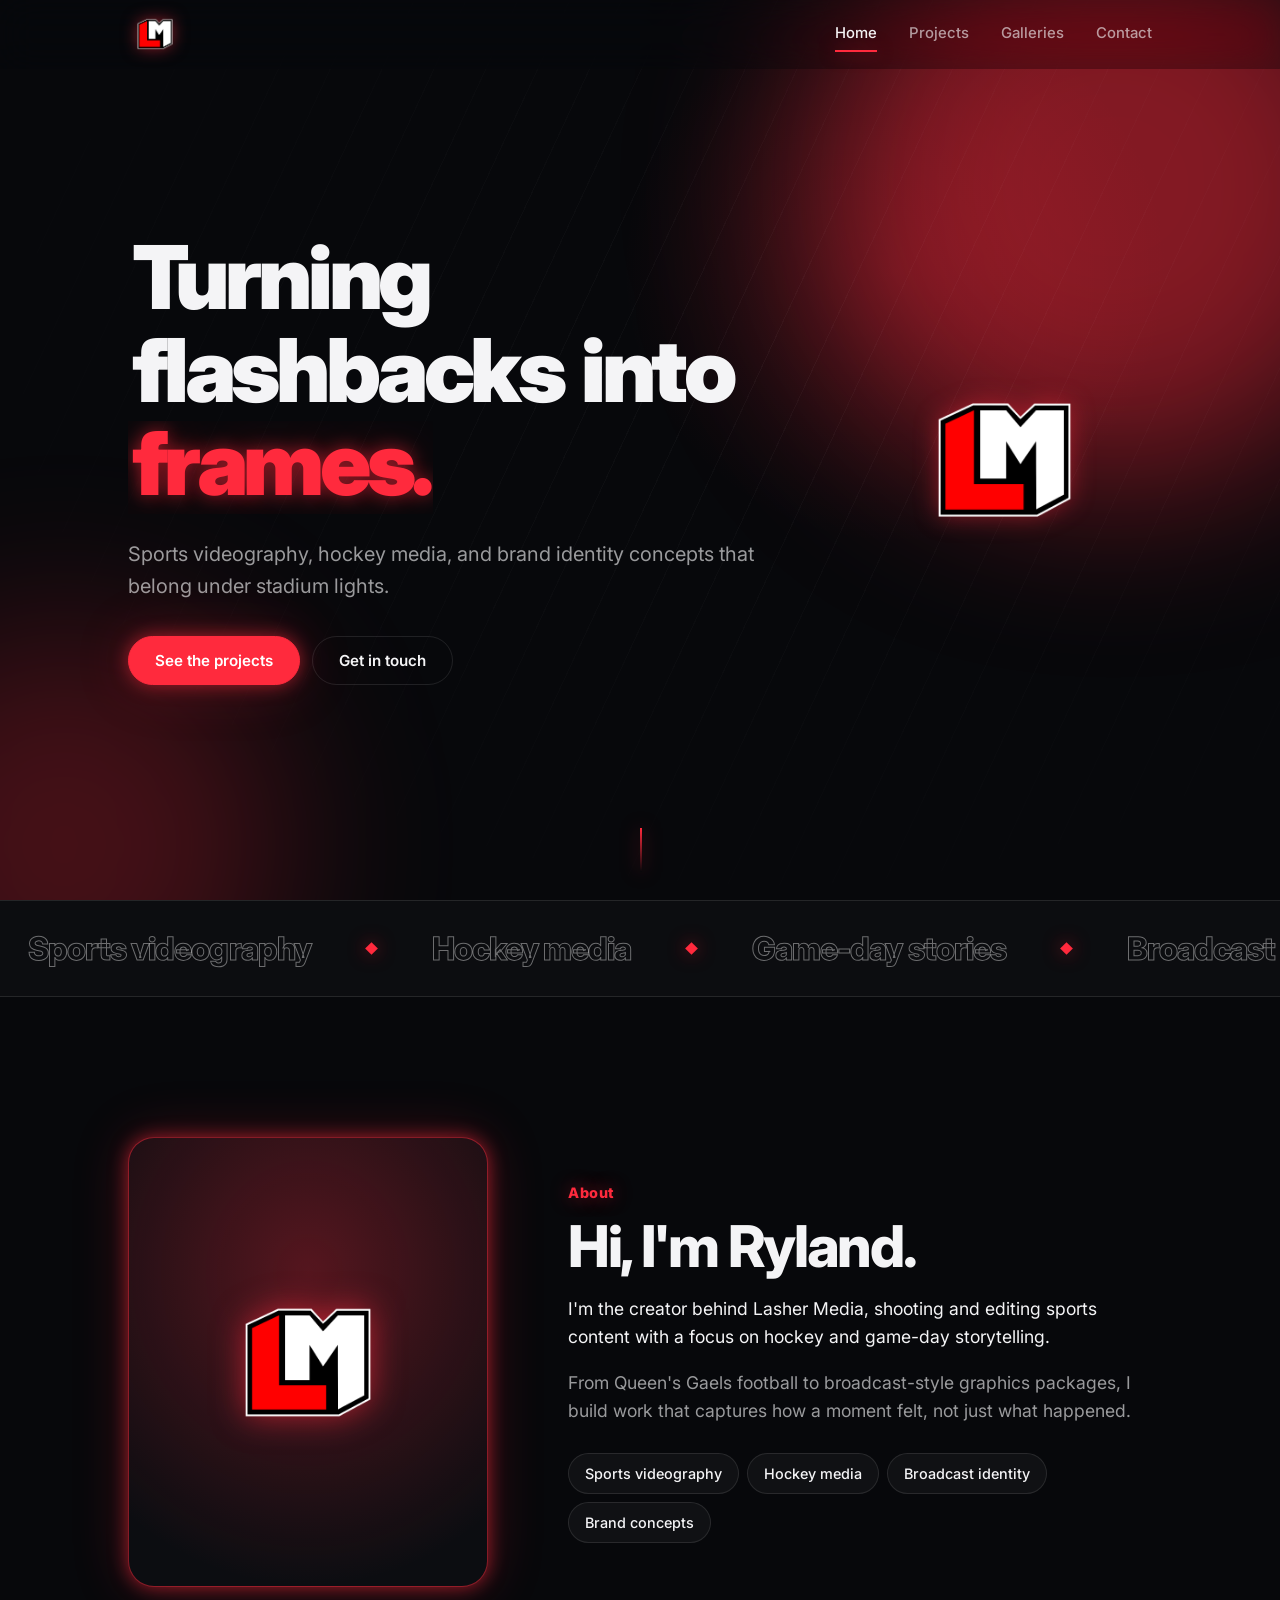
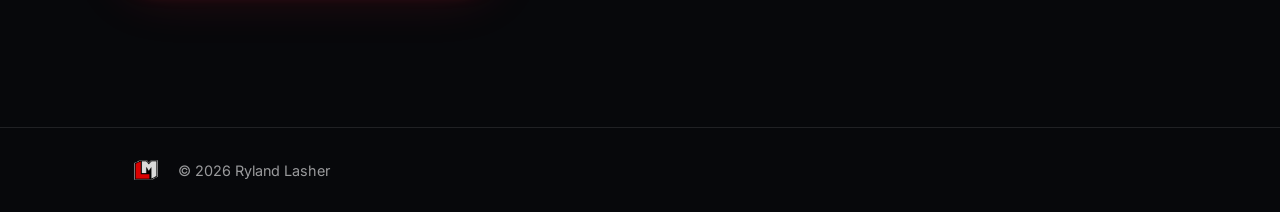
==== index.html @ 1fe07e87 "Site" ====
<!DOCTYPE html>
<html lang="en">
<head>
<meta charset="utf-8">
<meta name="viewport" content="width=device-width, initial-scale=1">
<title>Lasher Media</title>
<meta name="description" content="Sports videography, hockey media, and brand identity concepts by Lasher Media.">
<meta property="og:title" content="Lasher Media">
<meta property="og:description" content="Sports videography, hockey media, and brand identity concepts.">
<meta property="og:image" content="logo.png">
<meta name="theme-color" content="#07080B">
<link rel="icon" href="logo.png">
<link rel="preconnect" href="https://fonts.googleapis.com">
<link rel="preconnect" href="https://fonts.gstatic.com" crossorigin>
<link href="https://fonts.googleapis.com/css2?family=Inter:wght@400;500;600;800;900&display=swap" rel="stylesheet">
<link rel="stylesheet" href="style.css">
</head>
<body data-page="home">
<div id="app"></div>
<noscript><p style="padding:40px;color:#fff">Please turn on JavaScript to view this site.</p></noscript>
<script src="content.js"></script>
<script src="app.js"></script>
</body>
</html>
---- style.css ----
:root{--rgb:255,42,61;--bgrgb:7,8,11;--bg:#07080B;--ink:#F4F4F6;--red:#FF2A3D;--panel:rgba(255,255,255,.04);--muted:rgba(244,244,246,.62);--line:rgba(255,255,255,.1);--max:1120px;--pad:clamp(20px,5vw,48px);--glow:0 0 18px rgba(var(--rgb),.55),0 0 56px rgba(var(--rgb),.22);--ease:cubic-bezier(.2,.8,.2,1)}
*{box-sizing:border-box;margin:0;padding:0}
html{scroll-behavior:smooth;scroll-padding-top:72px}
body{font-family:'Inter',system-ui,-apple-system,'Segoe UI',sans-serif;background:var(--bg);color:var(--ink);line-height:1.6;-webkit-font-smoothing:antialiased;overflow-x:hidden}
img{max-width:100%;display:block}a{color:inherit}
:focus-visible{outline:2px solid var(--red);outline-offset:3px;border-radius:4px}
.wrap{max-width:var(--max);margin:0 auto;padding:0 var(--pad)}
section{padding:clamp(72px,11vw,140px) 0;position:relative}
section.alt{background:linear-gradient(180deg,transparent,rgba(255,255,255,.025) 20%,rgba(255,255,255,.025) 80%,transparent)}

/* header */
header{position:fixed;inset:0 0 auto;z-index:50;background:rgba(var(--bgrgb),.4);backdrop-filter:blur(18px) saturate(150%);-webkit-backdrop-filter:blur(18px) saturate(150%);border-bottom:1px solid transparent;transition:background .3s,border-color .3s}
body.scrolled header{background:rgba(var(--bgrgb),.62);border-color:var(--line)}
.bar{display:flex;align-items:center;justify-content:space-between;height:68px}
.brand{display:flex;align-items:center;gap:12px;text-decoration:none;font-weight:800;letter-spacing:-.02em}
.brand img{height:36px;width:auto;filter:drop-shadow(0 0 8px rgba(var(--rgb),.5))}
nav{display:flex;gap:clamp(16px,3vw,32px)}
nav a{text-decoration:none;font-size:.93rem;font-weight:500;color:var(--muted);position:relative;padding:4px 0;transition:color .2s}
nav a::after{content:"";position:absolute;left:0;right:0;bottom:-2px;height:2px;background:var(--red);box-shadow:var(--glow);transform:scaleX(0);transform-origin:left;transition:transform .3s var(--ease)}
nav a:hover{color:var(--ink)}nav a:hover::after{transform:scaleX(1)}
.burger{display:none;background:none;border:0;width:40px;height:40px;position:relative;cursor:pointer}
.burger i{position:absolute;left:9px;right:9px;height:2px;background:var(--ink);transition:transform .3s,top .3s}
.burger i:first-child{top:15px}.burger i:last-child{top:23px}
body.menu .burger i:first-child{top:19px;transform:rotate(45deg)}body.menu .burger i:last-child{top:19px;transform:rotate(-45deg)}
@media(max-width:720px){
 .burger{display:block}
 nav{position:fixed;inset:68px 0 auto;flex-direction:column;gap:0;background:rgba(var(--bgrgb),.92);backdrop-filter:blur(18px);padding:8px var(--pad) 20px;border-bottom:1px solid var(--line);transform:translateY(-8px);opacity:0;pointer-events:none;transition:.25s}
 nav a{font-size:1.15rem;padding:14px 0;color:var(--ink);border-bottom:1px solid var(--line)}nav a::after{display:none}
 body.menu nav{transform:none;opacity:1;pointer-events:auto}
}

/* hero */
.hero{min-height:100svh;display:flex;align-items:center;padding:110px 0 90px;overflow:hidden;isolation:isolate}
.hero-bg{position:absolute;inset:0;z-index:-2}
.blob{position:absolute;border-radius:50%;filter:blur(90px);background:rgba(var(--rgb),.5);animation:drift 14s ease-in-out infinite alternate}
.b1{width:46vw;height:46vw;max-width:620px;max-height:620px;right:-10%;top:-12%}
.b2{width:34vw;height:34vw;max-width:460px;max-height:460px;left:-12%;bottom:-18%;opacity:.5;animation-duration:18s;animation-delay:-6s}
.lines{position:absolute;inset:0;background:repeating-linear-gradient(115deg,transparent 0 46px,rgba(255,255,255,.035) 46px 47px);-webkit-mask-image:radial-gradient(70% 70% at 60% 40%,#000,transparent);mask-image:radial-gradient(70% 70% at 60% 40%,#000,transparent)}
.hero::after{content:"";position:absolute;inset:0;z-index:-1;pointer-events:none;background:radial-gradient(420px circle at var(--mx,70%) var(--my,30%),rgba(var(--rgb),.16),transparent 65%)}
.hero-video{position:absolute;inset:0;width:100%;height:100%;object-fit:cover;z-index:-2}
.veil{position:absolute;inset:0;z-index:-1;background:linear-gradient(180deg,rgba(var(--bgrgb),.45),rgba(var(--bgrgb),.85))}
.hero-in{display:grid;gap:40px;align-items:center;width:100%}
@media(min-width:860px){.hero-in{grid-template-columns:1.4fr .6fr}}
h1{font-size:clamp(2.7rem,7.4vw,5.5rem);line-height:.96;font-weight:900;letter-spacing:-.05em}
.w{display:inline-block;overflow:hidden;vertical-align:top;padding:0 .04em .1em}
.wi{display:inline-block;transform:translateY(112%);animation:up .95s var(--ease) forwards;animation-delay:calc(var(--i)*90ms + 200ms)}
.wi.ac{color:var(--red);text-shadow:var(--glow)}
.lead{color:var(--muted);font-size:clamp(1.05rem,2vw,1.25rem);max-width:50ch;margin-top:24px}
.hero .reveal{transition-delay:.9s!important}
.actions{display:flex;flex-wrap:wrap;gap:12px;margin-top:34px}
.btn{display:inline-block;padding:14px 26px;border-radius:999px;font:600 .95rem 'Inter',sans-serif;text-decoration:none;color:var(--ink);background:transparent;border:1.5px solid var(--line);cursor:pointer;transition:transform .25s var(--ease),box-shadow .25s,border-color .25s}
.btn:hover{transform:translateY(-3px);border-color:var(--red)}
.btn.primary{background:var(--red);border-color:var(--red);color:#fff;box-shadow:var(--glow)}
.btn.primary:hover{box-shadow:0 0 28px rgba(var(--rgb),.85),0 0 80px rgba(var(--rgb),.35)}
.hero-logo{width:min(70%,380px);justify-self:center;animation:fade 1.2s .5s both,glow 4s 1.7s ease-in-out infinite;filter:drop-shadow(0 0 12px rgba(var(--rgb),.45))}
.cue{position:absolute;left:50%;bottom:28px;width:2px;height:44px;background:linear-gradient(var(--red),transparent);transform-origin:top;animation:cue 2s ease-in-out infinite;box-shadow:var(--glow)}

/* marquee */
.marquee{overflow:hidden;border-block:1px solid var(--line);padding:22px 0;background:rgba(255,255,255,.02)}
.track{display:flex;width:max-content;animation:scroll 32s linear infinite}
.marquee:hover .track{animation-play-state:paused}
.track span{font-size:clamp(1.3rem,3vw,2rem);font-weight:800;letter-spacing:-.03em;padding:0 28px;color:transparent;-webkit-text-stroke:1px rgba(255,255,255,.4);white-space:nowrap;display:flex;align-items:center;gap:56px}
.track span::after{content:"";width:9px;height:9px;background:var(--red);box-shadow:var(--glow);transform:rotate(45deg)}

/* headings */
.sec-head{margin-bottom:clamp(36px,6vw,64px)}
.num{display:block;font-weight:800;font-size:.9rem;color:var(--red);text-shadow:var(--glow);margin-bottom:12px;letter-spacing:.04em}
h2{font-size:clamp(2rem,5.2vw,3.6rem);line-height:1.05;letter-spacing:-.04em;font-weight:800;max-width:18ch}

/* projects */
.projects{display:grid;gap:28px}
.project{display:grid;border:1px solid var(--line);border-radius:24px;overflow:hidden;background:var(--panel);transition:border-color .35s,box-shadow .35s,transform .35s var(--ease)}
.project:hover{border-color:rgba(var(--rgb),.7);box-shadow:var(--glow);transform:translateY(-4px)}
.media{width:100%;height:100%;min-height:260px;object-fit:cover;transition:transform .8s var(--ease)}
.project:hover .media{transform:scale(1.04)}
.project{overflow:hidden}
.cover{display:grid;place-items:center;gap:14px;align-content:center;background:radial-gradient(70% 90% at 30% 20%,rgba(var(--rgb),.5),transparent 70%),linear-gradient(135deg,rgba(var(--rgb),.1),rgba(0,0,0,.4));font-size:clamp(1.8rem,5vw,3rem);letter-spacing:-.04em;text-align:center;padding:30px}
.cl{height:84px;width:auto;filter:drop-shadow(0 0 14px rgba(var(--rgb),.6))}
.body{padding:clamp(24px,4vw,44px);align-self:center}
.tag{font-size:.85rem;font-weight:600;color:var(--red)}
.project h3{font-size:clamp(1.5rem,3vw,2.1rem);letter-spacing:-.03em;margin:8px 0 12px;line-height:1.1}
.project p{color:var(--muted)}
.more{display:inline-block;margin-top:20px;font-weight:600;text-decoration:none;color:var(--ink);border-bottom:2px solid var(--red)}
@media(min-width:800px){.project{grid-template-columns:1.15fr 1fr}.project:nth-child(even) .media{order:2}}

/* galleries */
.gal{border-top:1px solid var(--line)}
.row{display:grid;grid-template-columns:1fr auto auto;gap:20px;align-items:center;padding:28px 6px;border-bottom:1px solid var(--line);text-decoration:none;transition:padding .35s var(--ease),color .2s}
.row .t{font-size:clamp(1.2rem,2.6vw,1.7rem);font-weight:700;letter-spacing:-.025em}
.row .l{color:var(--muted);font-size:.95rem}
.row .arr{color:var(--red);font-size:1.5rem;transition:transform .35s var(--ease);text-shadow:var(--glow)}
.row:hover{padding-left:20px;color:var(--red)}.row:hover .arr{transform:translateX(8px)}
@media(max-width:560px){.row{grid-template-columns:1fr auto}.row .l{display:none}}

/* about */
.about{display:grid;gap:40px;align-items:center}
@media(min-width:800px){.about{grid-template-columns:360px 1fr;gap:80px}}
.portrait{aspect-ratio:4/5;max-width:360px;width:100%;border-radius:26px;overflow:hidden;border:1px solid rgba(var(--rgb),.5);box-shadow:var(--glow)}
.portrait img{width:100%;height:100%;object-fit:cover}
.portrait.ph{display:grid;place-items:center;background:radial-gradient(80% 70% at 50% 30%,rgba(var(--rgb),.3),transparent),#0c0d11}
.portrait .pl{width:55%;height:auto;object-fit:contain;filter:drop-shadow(0 0 16px rgba(var(--rgb),.6))}
.about p{color:var(--muted);font-size:1.1rem;max-width:56ch;margin-top:18px}
.about h2+p{color:var(--ink)}
.skills{display:flex;flex-wrap:wrap;gap:8px;margin-top:28px;list-style:none}
.skills li{padding:8px 16px;border:1px solid var(--line);border-radius:999px;font-size:.9rem;font-weight:500;background:var(--panel);transition:border-color .2s,box-shadow .2s}
.skills li:hover{border-color:var(--red);box-shadow:var(--glow)}

/* contact */
.contact{display:grid;gap:48px}
@media(min-width:860px){.contact{grid-template-columns:1fr 1fr;gap:80px}}
.links{display:grid;gap:10px}
.links a{display:flex;flex-direction:column;padding:16px 20px;border:1px solid var(--line);border-radius:16px;background:var(--panel);text-decoration:none;font-weight:600;transition:border-color .25s,box-shadow .25s,transform .25s var(--ease)}
.links a small{color:var(--muted);font-weight:500;font-size:.78rem}
.links a:hover{border-color:var(--red);box-shadow:var(--glow);transform:translateX(6px)}
.form{display:grid;gap:16px}
label{display:grid;gap:6px;font-size:.88rem;font-weight:500;color:var(--muted)}
input,select,textarea{font:inherit;color:var(--ink);background:rgba(255,255,255,.05);border:1px solid var(--line);border-radius:12px;padding:13px 14px;transition:border-color .2s,box-shadow .2s}
select option{color:#000}
input:focus,select:focus,textarea:focus{outline:none;border-color:var(--red);box-shadow:0 0 0 3px rgba(var(--rgb),.2)}
.form .btn{justify-self:start}

footer{border-top:1px solid var(--line);padding:30px 0;color:var(--muted);font-size:.9rem}
.foot{display:flex;align-items:center;gap:14px}.fl{height:24px;width:auto;opacity:.85}

/* reveal + keyframes */
.reveal{opacity:0;transform:translateY(30px);transition:opacity .9s var(--ease),transform .9s var(--ease)}
.reveal.in{opacity:1;transform:none}
@keyframes up{to{transform:none}}
@keyframes fade{from{opacity:0;transform:scale(.92)}to{opacity:1;transform:none}}
@keyframes glow{50%{filter:drop-shadow(0 0 28px rgba(var(--rgb),.9))}}
@keyframes drift{to{transform:translate(-8vw,6vh) scale(1.15)}}
@keyframes scroll{to{transform:translateX(-50%)}}
@keyframes cue{0%{transform:scaleY(0)}50%{transform:scaleY(1)}100%{transform:scaleY(1);opacity:0}}
@media(prefers-reduced-motion:reduce){*,*::before,*::after{animation:none!important;transition:none!important;scroll-behavior:auto!important}.wi{transform:none}.reveal{opacity:1;transform:none}}

nav a[aria-current=page]{color:var(--ink)}nav a[aria-current=page]::after{transform:scaleX(1)}
.first{padding-top:clamp(120px,16vw,180px)}
.hero-photo{position:absolute;inset:0;width:100%;height:100%;object-fit:cover;z-index:-2}
.row.has-img{grid-template-columns:auto 1fr auto auto}
.th{width:116px;height:76px;object-fit:cover;border-radius:12px;border:1px solid var(--line)}
@media(max-width:560px){.row.has-img{grid-template-columns:auto 1fr auto}.th{width:84px;height:56px}}
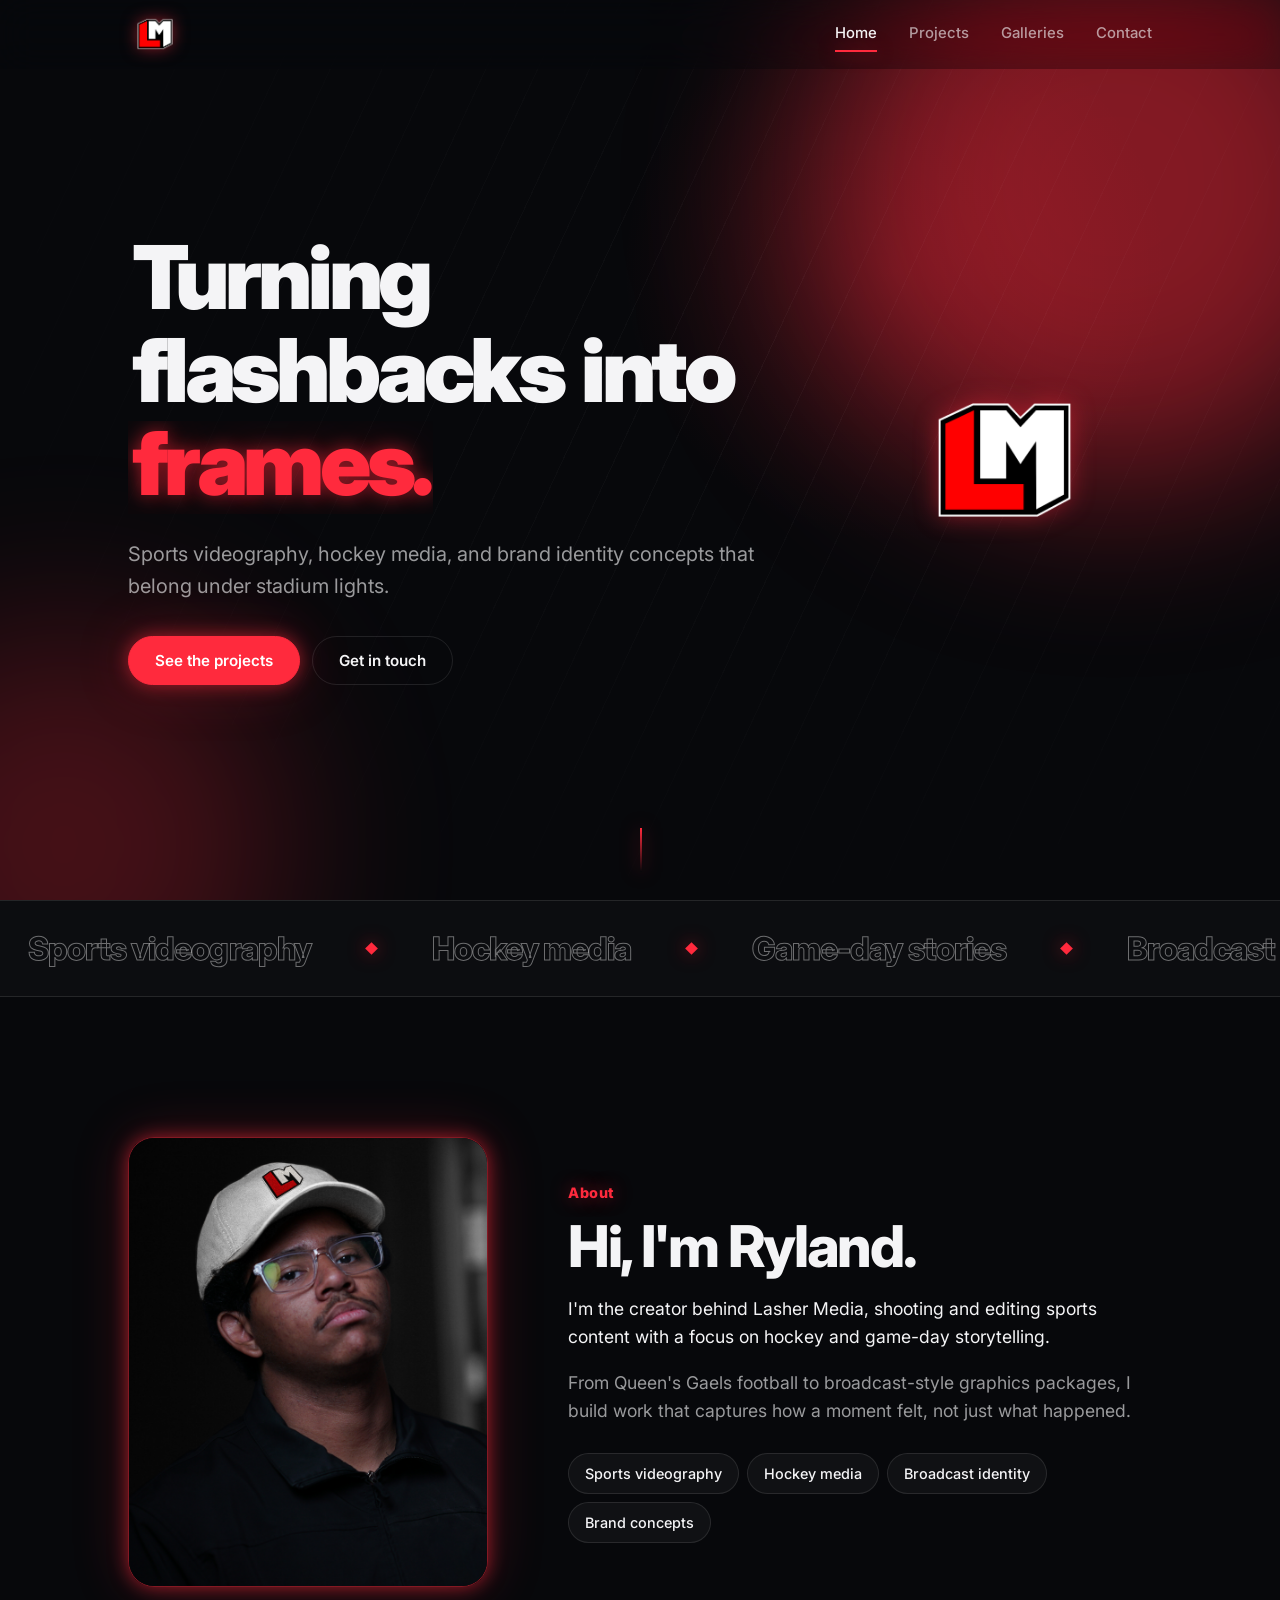
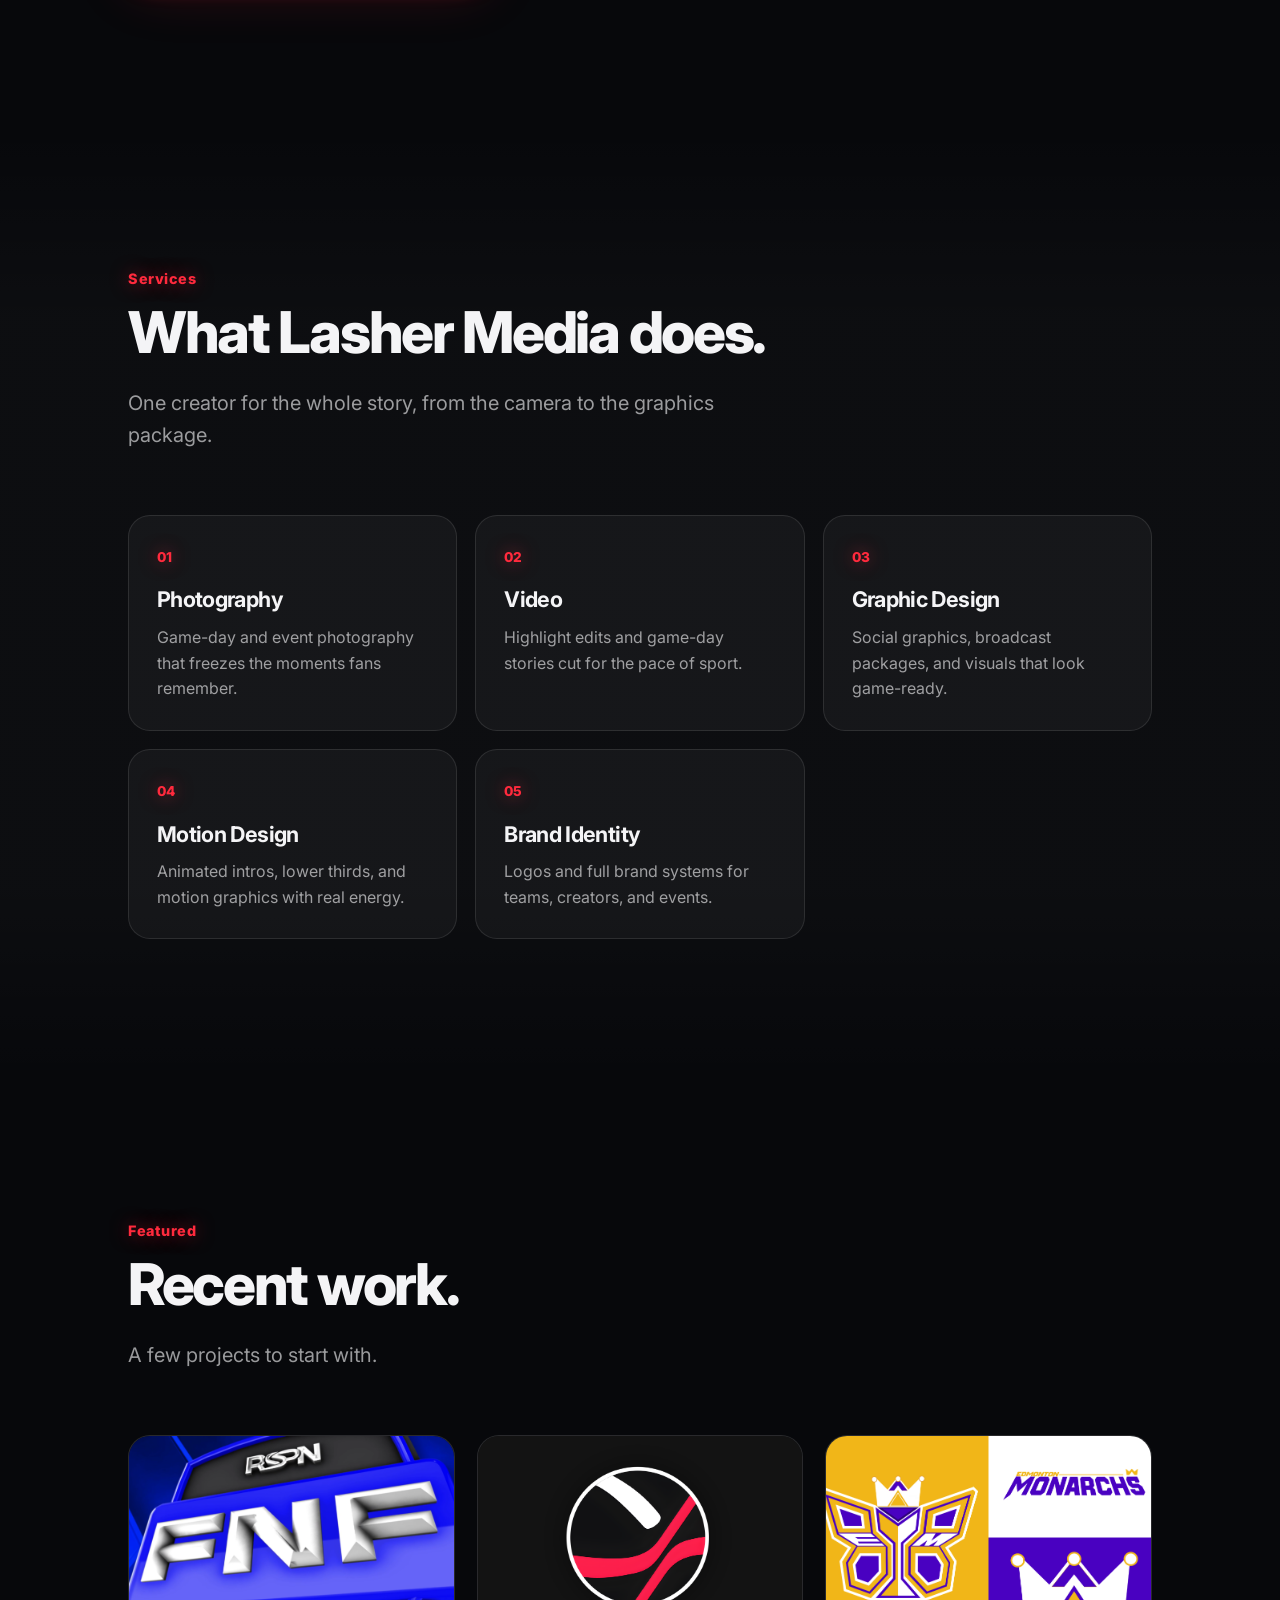
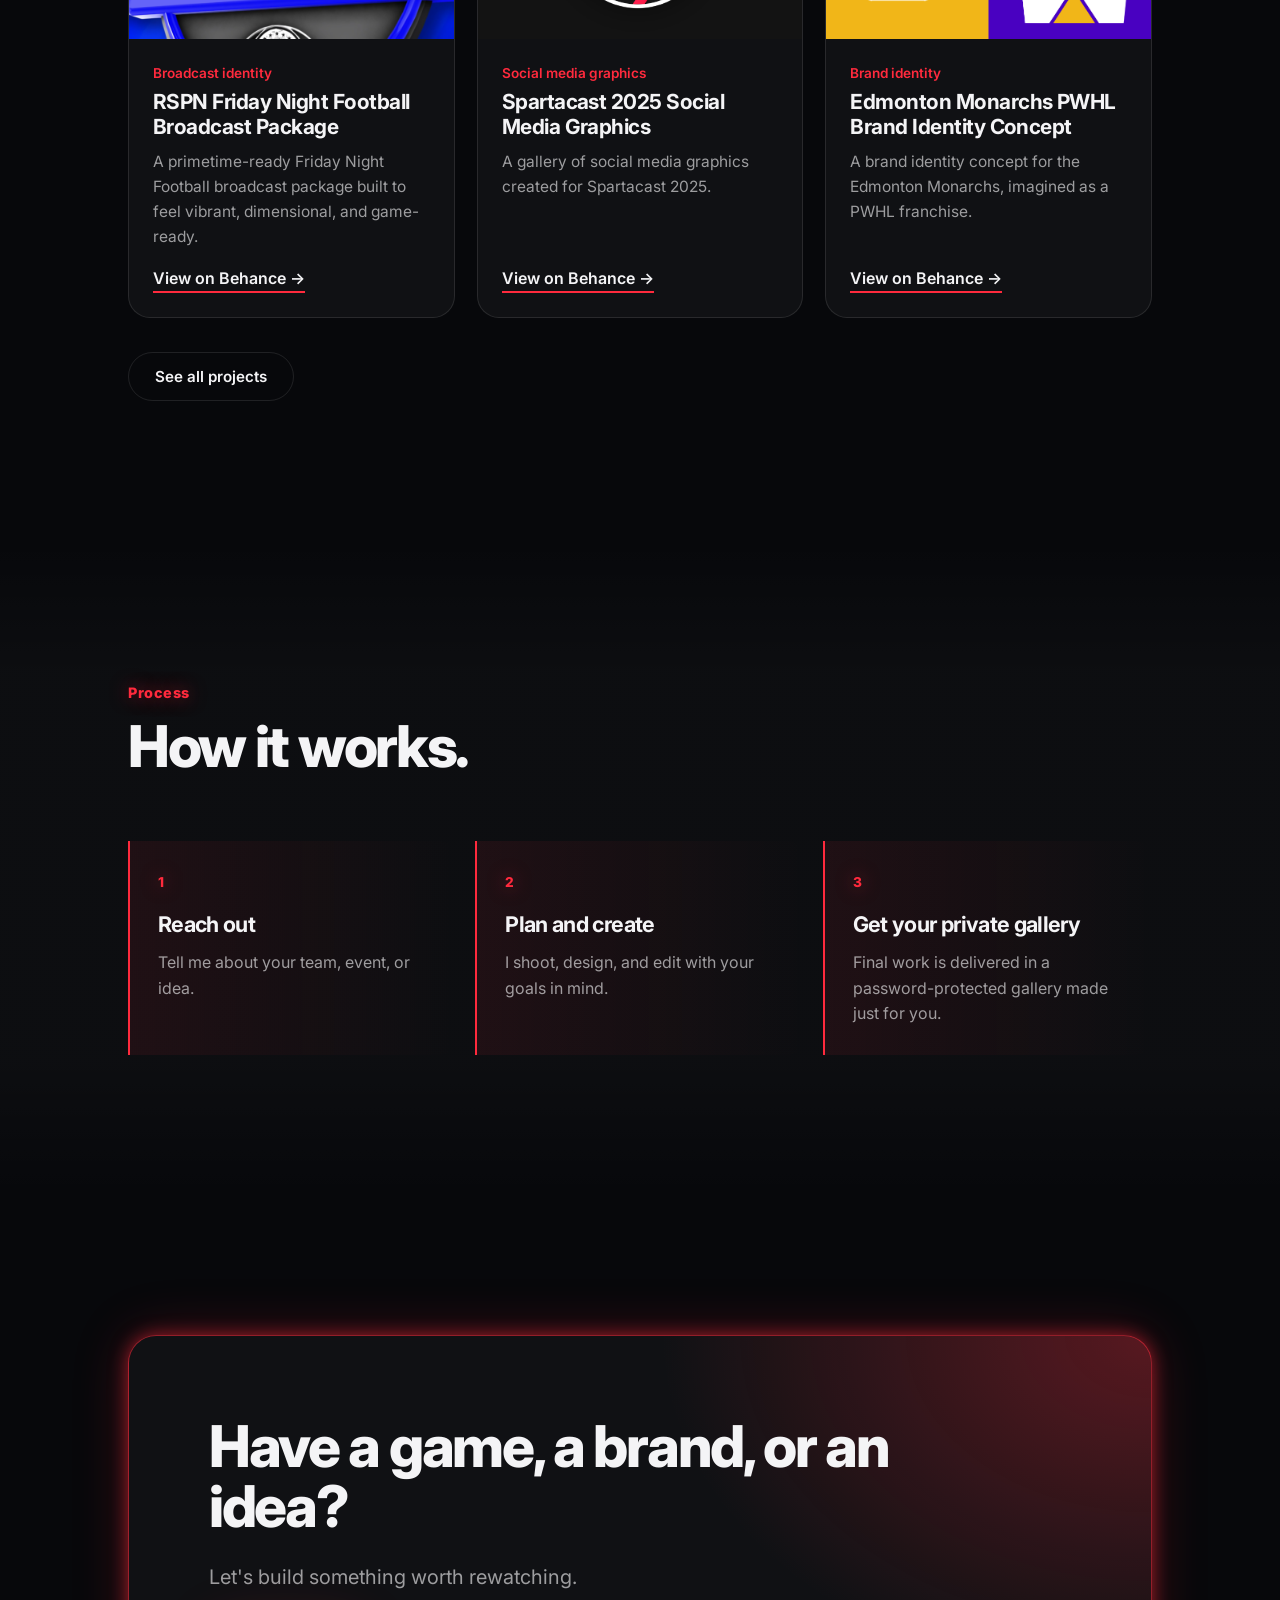
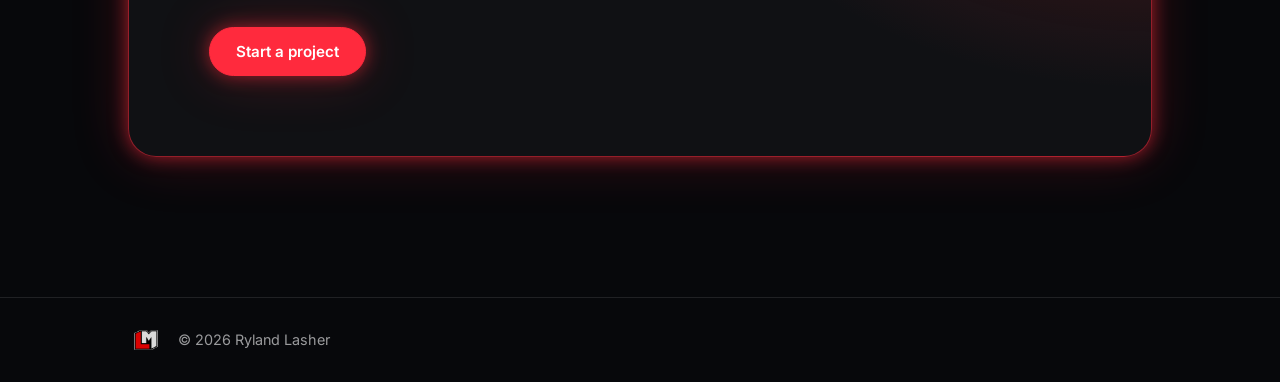
==== commit c3e83e77: "Add files via upload" ====
--- a/index.html
+++ b/index.html
@@ -3,22 +3,22 @@
 <head>
 <meta charset="utf-8">
 <meta name="viewport" content="width=device-width, initial-scale=1">
-<title>Lasher Media</title>
-<meta name="description" content="Sports videography, hockey media, and brand identity concepts by Lasher Media.">
-<meta property="og:title" content="Lasher Media">
-<meta property="og:description" content="Sports videography, hockey media, and brand identity concepts.">
-<meta property="og:image" content="logo.png">
+<title></title>
+<meta name="description" content="Sports videography, hockey media, and brand identity concepts.">
 <meta name="theme-color" content="#07080B">
 <link rel="icon" href="logo.png">
+<link rel="preload" as="image" href="logo.png">
 <link rel="preconnect" href="https://fonts.googleapis.com">
 <link rel="preconnect" href="https://fonts.gstatic.com" crossorigin>
 <link href="https://fonts.googleapis.com/css2?family=Inter:wght@400;500;600;800;900&display=swap" rel="stylesheet">
 <link rel="stylesheet" href="style.css">
+<script src="content.js"></script>
+<script>(function(){var B=window.SITE.brand,n=(location.pathname.split('/').pop()||'index').replace('.html',''),m={projects:'Projects',galleries:'Galleries',contact:'Contact'};document.title=m[n]?m[n]+' | '+B.name:B.name+(B.title?' | '+B.title:'')})();</script>
 </head>
 <body data-page="home">
 <div id="app"></div>
 <noscript><p style="padding:40px;color:#fff">Please turn on JavaScript to view this site.</p></noscript>
-<script src="content.js"></script>
+<script src="vault.js"></script>
 <script src="app.js"></script>
 </body>
 </html>
--- a/style.css
+++ b/style.css
@@ -139,3 +139,96 @@
 .row.has-img{grid-template-columns:auto 1fr auto auto}
 .th{width:116px;height:76px;object-fit:cover;border-radius:12px;border:1px solid var(--line)}
 @media(max-width:560px){.row.has-img{grid-template-columns:auto 1fr auto}.th{width:84px;height:56px}}
+
+/* logos never show alt text while loading */
+img{color:transparent;font-size:0}
+.brand img{min-width:36px}
+
+/* category tiles */
+.cats{display:grid;gap:18px;grid-template-columns:1fr}
+@media(min-width:700px){.cats{grid-template-columns:1fr 1fr}}
+.cat{position:relative;display:block;min-height:210px;border-radius:22px;overflow:hidden;border:1px solid var(--line);text-decoration:none;isolation:isolate;transition:border-color .35s,box-shadow .35s,transform .35s var(--ease)}
+.cat:hover{border-color:var(--red);box-shadow:var(--glow);transform:translateY(-4px)}
+.cbg{position:absolute;inset:0;width:100%;height:100%;object-fit:cover;z-index:-2;transition:transform .8s var(--ease)}
+.cat:hover .cbg{transform:scale(1.06)}
+.cbg.gen{background:radial-gradient(80% 120% at 15% 0%,rgba(var(--rgb),.45),transparent 65%),linear-gradient(135deg,#0d0f14,#06070a)}
+.cshade{position:absolute;inset:0;z-index:-1;background:linear-gradient(180deg,rgba(var(--bgrgb),.05),rgba(var(--bgrgb),.78))}
+.cin{position:absolute;left:0;right:0;bottom:0;padding:24px 26px;display:grid;gap:2px}
+.cin b{font-size:clamp(1.5rem,3vw,2rem);letter-spacing:-.035em;line-height:1.1}
+.cin .cn{font-size:.82rem;font-weight:600;color:var(--red);text-shadow:var(--glow)}
+.cin small{color:var(--muted);font-size:.92rem}
+.cat .arr{position:absolute;top:20px;right:22px;font-size:1.4rem;color:var(--red);text-shadow:var(--glow);transition:transform .35s var(--ease)}
+.cat:hover .arr{transform:translate(4px,-4px)}
+.catbar{margin-bottom:34px}
+.back{display:inline-block;color:var(--muted);text-decoration:none;font-weight:600;font-size:.92rem;margin-bottom:18px;transition:color .2s}
+.back:hover{color:var(--red)}
+.catbar h3{font-size:clamp(1.8rem,4vw,2.8rem);letter-spacing:-.04em;line-height:1.05}
+.catview{animation:rise .6s var(--ease)}
+@keyframes rise{from{opacity:0;transform:translateY(20px)}to{opacity:1;transform:none}}
+.empty{color:var(--muted);padding:30px 0}
+
+/* project cards */
+.pgrid{display:grid;gap:22px;grid-template-columns:repeat(auto-fit,minmax(min(100%,320px),1fr))}
+.pcard{display:flex;flex-direction:column;border:1px solid var(--line);border-radius:22px;overflow:hidden;background:var(--panel);transition:border-color .35s,box-shadow .35s,transform .35s var(--ease)}
+.pcard:hover{border-color:var(--red);box-shadow:var(--glow);transform:translateY(-4px)}
+.pm{width:100%;aspect-ratio:16/10;object-fit:cover;transition:transform .8s var(--ease)}
+.pcard:hover .pm{transform:scale(1.04)}
+.pcard{overflow:hidden}
+.pcard .cover{min-height:0;font-size:1.3rem;padding:20px}
+.pb{padding:24px;display:flex;flex-direction:column;flex:1}
+.pb h3{font-size:1.3rem;letter-spacing:-.025em;margin:6px 0 10px;line-height:1.2}
+.pb p{color:var(--muted);font-size:.97rem}
+.pb .more{margin-top:auto;padding-top:16px;align-self:flex-start}
+
+/* home sections */
+.svc{display:grid;gap:18px;grid-template-columns:repeat(auto-fit,minmax(min(100%,300px),1fr))}
+.svc-card{padding:28px;border:1px solid var(--line);border-radius:22px;background:var(--panel);transition:border-color .3s,box-shadow .3s,transform .3s var(--ease)}
+.svc-card:hover{border-color:var(--red);box-shadow:var(--glow);transform:translateY(-4px)}
+.sn{display:inline-block;font-weight:800;font-size:.85rem;color:var(--red);text-shadow:var(--glow);margin-bottom:14px}
+.svc-card h3,.step h3{font-size:1.35rem;letter-spacing:-.03em;margin-bottom:8px}
+.svc-card p,.step p{color:var(--muted)}
+.steps{display:grid;gap:18px;list-style:none;counter-reset:s}
+@media(min-width:800px){.steps{grid-template-columns:repeat(3,1fr)}}
+.step{padding:28px;border-left:2px solid var(--red);background:linear-gradient(90deg,rgba(var(--rgb),.08),transparent);border-radius:0 18px 18px 0}
+.cta-box{padding:clamp(36px,7vw,80px);border-radius:28px;border:1px solid rgba(var(--rgb),.55);box-shadow:var(--glow);background:radial-gradient(80% 140% at 100% 0%,rgba(var(--rgb),.3),transparent 60%),var(--panel)}
+.cta-box h2{max-width:20ch}
+
+/* client portal */
+.portal-box{margin-top:clamp(56px,8vw,96px);padding:clamp(26px,5vw,44px);border:1px solid rgba(var(--rgb),.5);border-radius:24px;background:radial-gradient(80% 140% at 0% 0%,rgba(var(--rgb),.18),transparent 60%),var(--panel)}
+.portal-box h3{font-size:1.6rem;letter-spacing:-.03em}.portal-box>p{color:var(--muted);margin-top:8px}
+.portal{display:flex;flex-wrap:wrap;gap:12px;margin-top:22px}
+.portal input{flex:1;min-width:220px;letter-spacing:.04em}
+.pmsg{min-height:1.4em;margin-top:12px;color:var(--red);font-size:.92rem}
+
+/* vault viewer */
+body.lock{overflow:hidden}
+.vault{position:fixed;inset:0;z-index:100;background:rgba(var(--bgrgb),.97);overflow:auto;padding:0 var(--pad) 60px;-webkit-user-select:none;user-select:none}
+.vhead{position:sticky;top:0;display:flex;justify-content:space-between;align-items:center;gap:16px;padding:20px 0;background:rgba(var(--bgrgb),.9);backdrop-filter:blur(10px);z-index:2}
+.vhead h2{font-size:clamp(1.4rem,3vw,2rem)}.vhead small{color:var(--red);font-weight:600}
+.vgrid{columns:3 260px;gap:14px;max-width:1300px;margin:0 auto}
+.vi{break-inside:avoid;margin-bottom:14px;border-radius:14px;overflow:hidden;border:1px solid var(--line);cursor:zoom-in}
+.vi img{width:100%;display:block;-webkit-user-drag:none;transition:transform .5s var(--ease)}.vi:hover img{transform:scale(1.03)}
+.light{position:fixed;inset:0;z-index:110;background:rgba(0,0,0,.94);display:grid;place-items:center;padding:56px 70px}
+.light img{max-width:100%;max-height:100%;object-fit:contain;-webkit-user-drag:none}
+.lnav,.lx{position:absolute;background:rgba(255,255,255,.08);border:1px solid var(--line);color:#fff;width:46px;height:46px;border-radius:50%;font-size:1.5rem;cursor:pointer}
+.lnav:hover,.lx:hover{border-color:var(--red)}.lnav.l{left:14px}.lnav.r{right:14px}.lx{top:14px;right:14px;font-size:1rem}
+.dl{position:absolute;bottom:16px}
+@media(max-width:600px){.light{padding:56px 10px}}
+[hidden]{display:none!important}
+
+/* lock icon + password popup */
+.lk{display:inline-block;width:13px;height:10px;border:2px solid currentColor;border-radius:3px;position:relative;margin-right:9px;vertical-align:-1px}
+.lk::before{content:"";position:absolute;left:1px;bottom:100%;width:5px;height:5px;border:2px solid currentColor;border-bottom:0;border-radius:6px 6px 0 0}
+.pop-bg{position:fixed;inset:0;z-index:120;background:rgba(0,0,0,.6);backdrop-filter:blur(8px);-webkit-backdrop-filter:blur(8px);display:grid;place-items:center;padding:20px;animation:fadeIn .25s}
+.pop{position:relative;width:min(100%,420px);padding:44px 32px 26px;border-radius:30px;background:rgba(17,19,25,.97);border:1px solid rgba(var(--rgb),.55);box-shadow:var(--glow),0 30px 80px rgba(0,0,0,.6);text-align:center;animation:rise .45s var(--ease)}
+.pop h3{font-size:1.5rem;letter-spacing:-.03em;margin:16px 0 6px;line-height:1.15}.pop p{color:var(--muted);font-size:.95rem}
+.pform{display:grid;gap:12px;margin-top:22px}.pform input{text-align:center;letter-spacing:.06em;font-size:1rem}.pform .btn{width:100%}
+.pop .pmsg{margin-top:12px}
+.px{position:absolute;top:14px;right:14px;width:36px;height:36px;border-radius:50%;border:1px solid var(--line);background:none;color:var(--ink);cursor:pointer;font-size:.9rem}
+.px:hover{border-color:var(--red)}
+.plock{display:inline-block;width:28px;height:21px;border:3px solid var(--red);border-radius:6px;position:relative;box-shadow:var(--glow);margin-top:8px}
+.plock::before{content:"";position:absolute;left:4px;bottom:100%;width:12px;height:11px;border:3px solid var(--red);border-bottom:0;border-radius:12px 12px 0 0}
+.pop-logo{height:22px;width:auto;margin:22px auto 0;opacity:.85}
+.shake{animation:shake .4s}
+@keyframes shake{25%{transform:translateX(-8px)}75%{transform:translateX(8px)}}
+@keyframes fadeIn{from{opacity:0}}
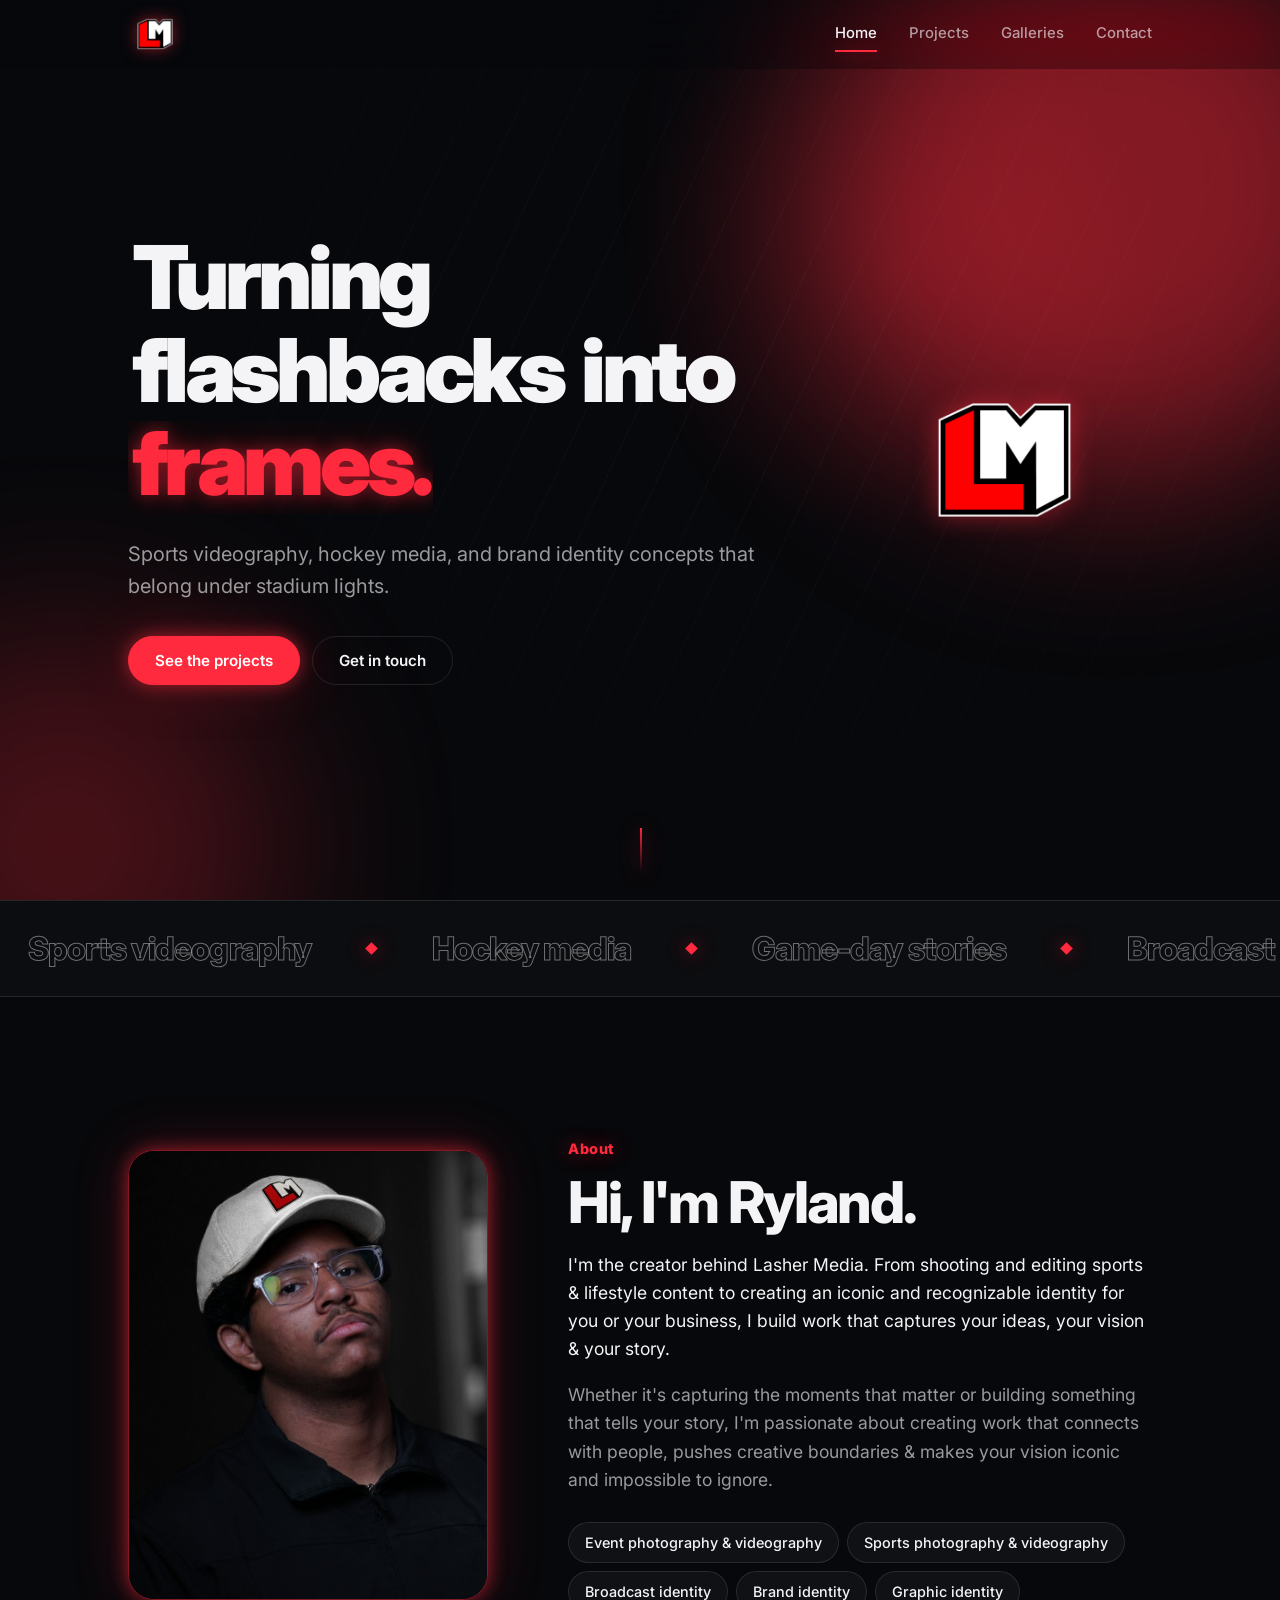
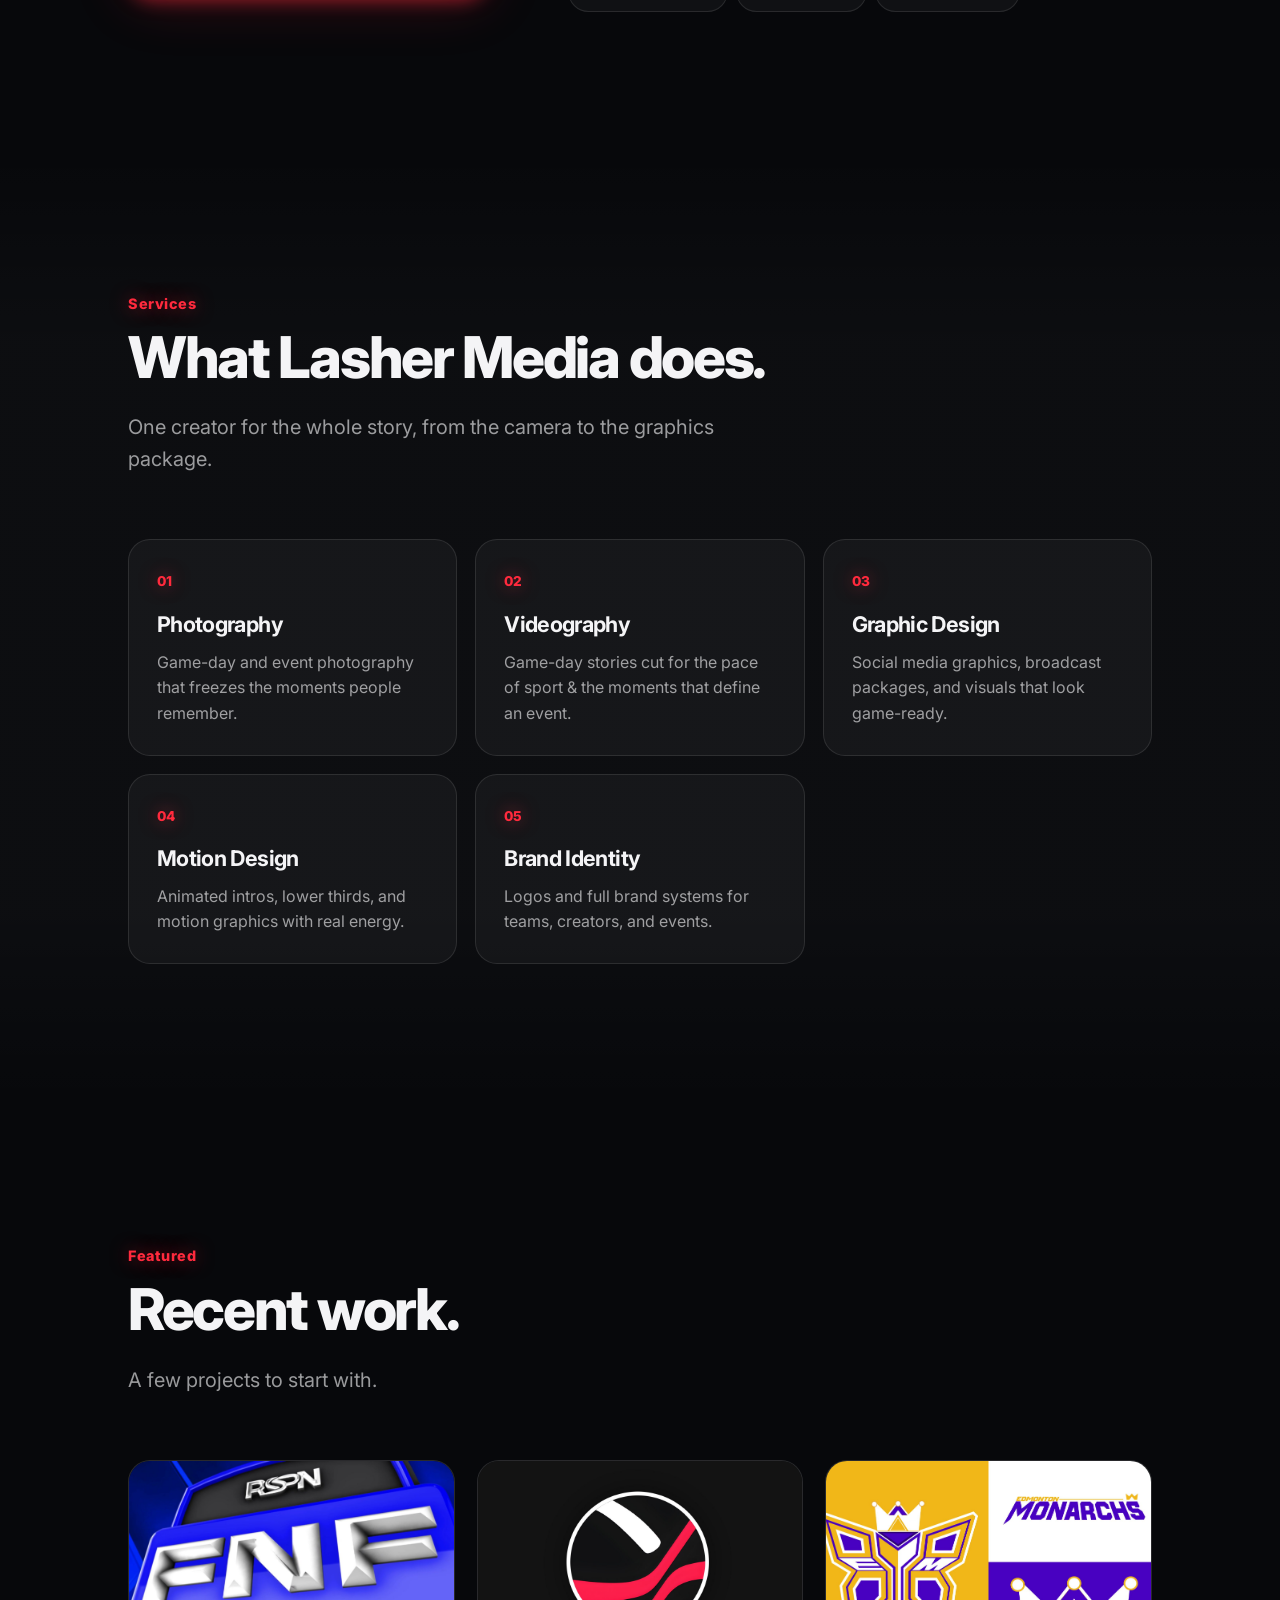
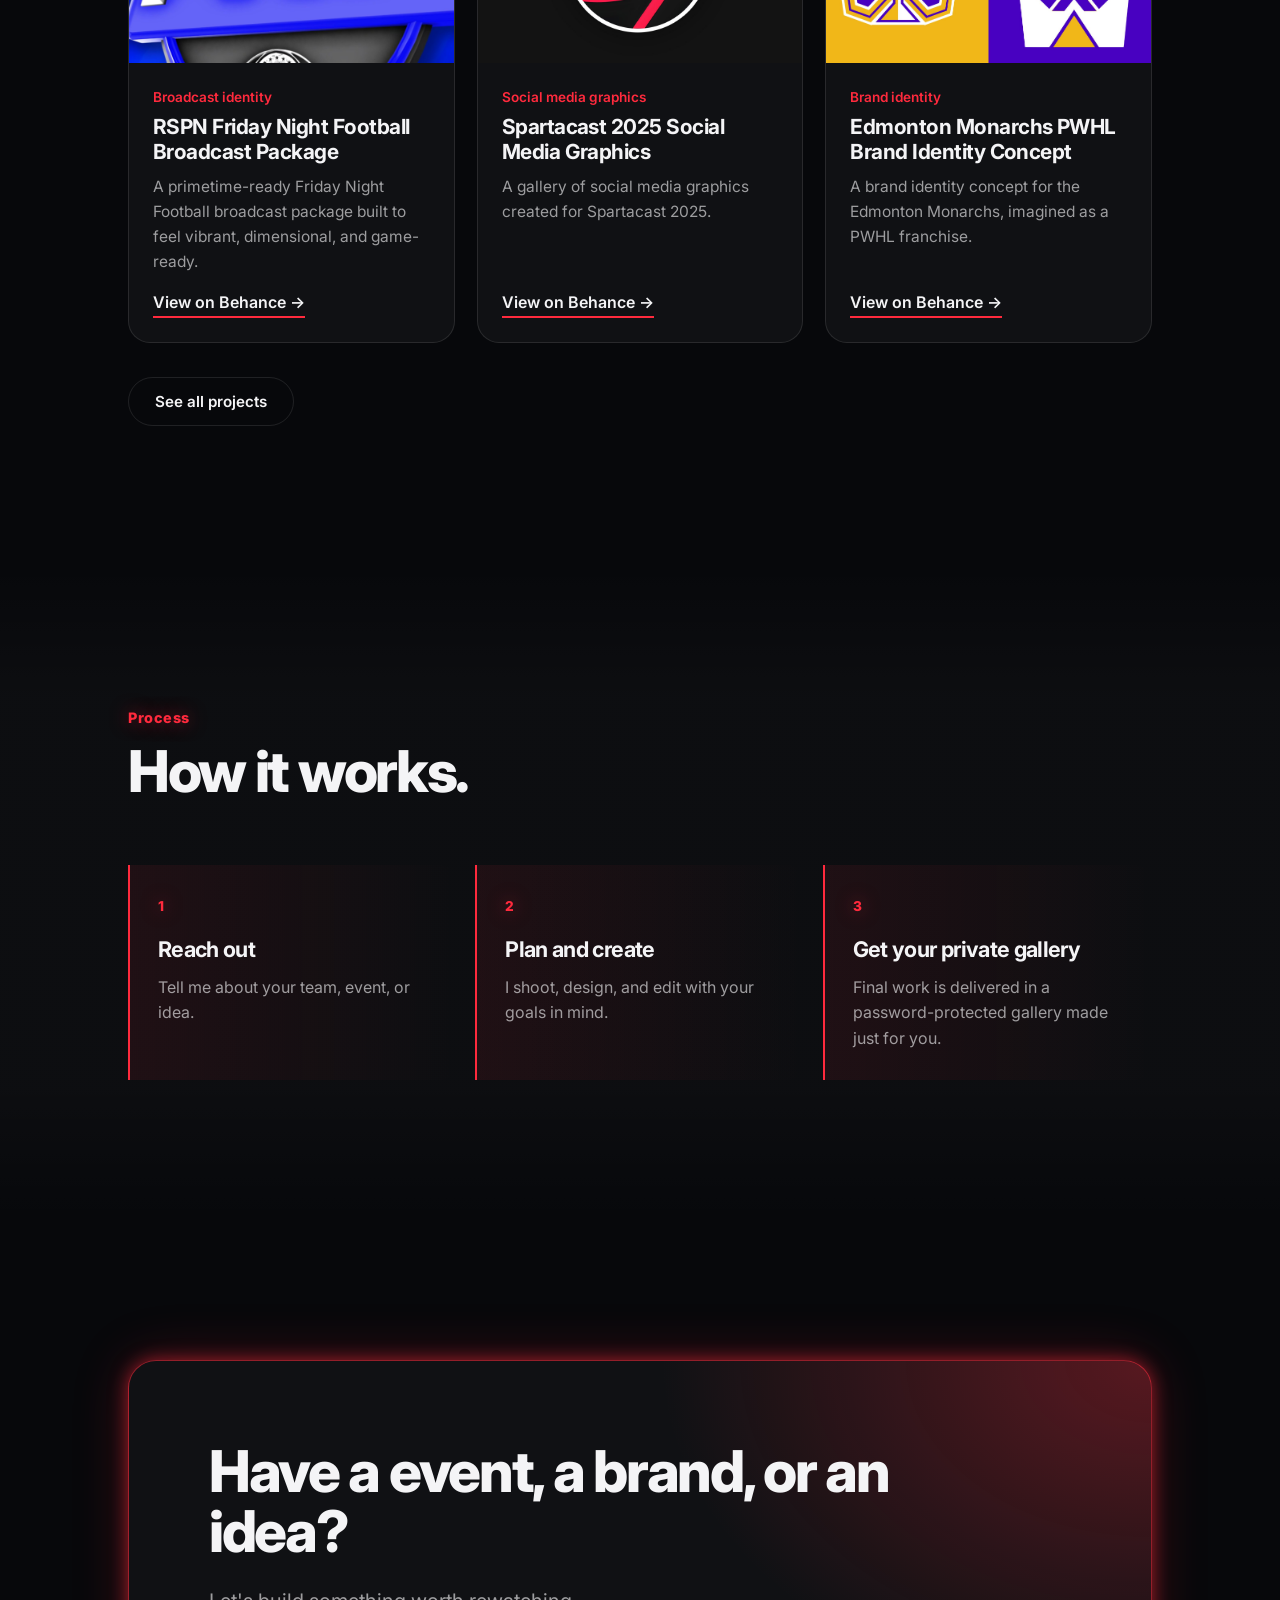
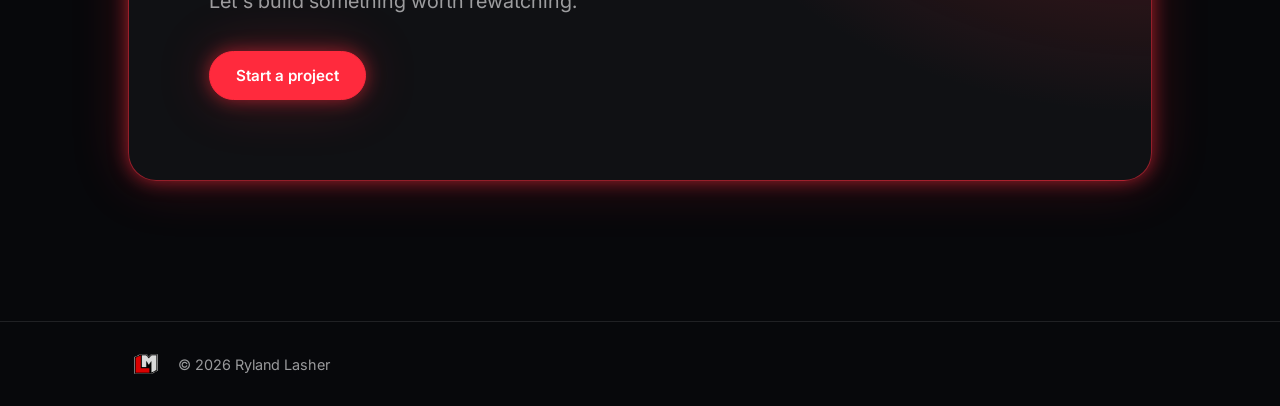
==== commit 451d6d62: "Add files via upload" ====
--- a/index.html
+++ b/index.html
@@ -13,7 +13,7 @@
 <link href="https://fonts.googleapis.com/css2?family=Inter:wght@400;500;600;800;900&display=swap" rel="stylesheet">
 <link rel="stylesheet" href="style.css">
 <script src="content.js"></script>
-<script>(function(){var B=window.SITE.brand,n=(location.pathname.split('/').pop()||'index').replace('.html',''),m={projects:'Projects',galleries:'Galleries',contact:'Contact'};document.title=m[n]?m[n]+' | '+B.name:B.name+(B.title?' | '+B.title:'')})();</script>
+<script>(function(){if(!window.SITE)return;var B=window.SITE.brand,n=(location.pathname.split('/').pop()||'index').replace('.html',''),m={projects:'Projects',galleries:'Galleries',contact:'Contact'};document.title=m[n]?m[n]+' | '+B.name:B.name+(B.title?' | '+B.title:'')})();</script>
 </head>
 <body data-page="home">
 <div id="app"></div>
--- a/style.css
+++ b/style.css
@@ -232,3 +232,25 @@
 .shake{animation:shake .4s}
 @keyframes shake{25%{transform:translateX(-8px)}75%{transform:translateX(8px)}}
 @keyframes fadeIn{from{opacity:0}}
+
+.igframe{width:100%;height:620px;border:0;background:#fff;display:block}
+.pcard.ig .pb{padding:16px 24px 20px}.pcard.ig .pb h3{margin-top:0}
+
+.cshade{background:linear-gradient(180deg,rgba(var(--bgrgb),.3) 0%,rgba(var(--bgrgb),.55) 45%,rgba(var(--bgrgb),.92) 100%)}
+.cin b,.cin small{text-shadow:0 2px 14px rgba(0,0,0,.7)}.cin .cn{filter:brightness(1.25)}
+
+/* link page */
+.lp{min-height:100svh;display:flex;align-items:center;justify-content:center;padding:56px 20px 36px;position:relative;isolation:isolate;overflow:hidden}
+.lp::after{content:"";position:absolute;inset:0;z-index:-1;pointer-events:none;background:radial-gradient(420px circle at var(--mx,50%) var(--my,25%),rgba(var(--rgb),.16),transparent 65%)}
+.lp-in{width:min(100%,520px);text-align:center}
+.lp-logo{width:116px;height:auto;margin:0 auto;animation:fade 1s both,glow 4s 1.3s ease-in-out infinite;filter:drop-shadow(0 0 12px rgba(var(--rgb),.5))}
+.lp h1{font-size:clamp(2rem,8vw,2.9rem);margin:20px auto 0;max-width:none;animation:rise .8s .15s var(--ease) backwards}
+.lp-tag{color:var(--muted);margin-top:10px;animation:rise .8s .25s var(--ease) backwards}
+.lp-list{display:grid;gap:12px;margin-top:34px;list-style:none}
+.lp-btn{display:grid;grid-template-columns:46px 1fr 46px;align-items:center;gap:6px;padding:11px 14px 11px 11px;border:1px solid var(--line);border-radius:20px;background:rgba(255,255,255,.045);backdrop-filter:blur(10px);-webkit-backdrop-filter:blur(10px);text-decoration:none;font-weight:600;font-size:1.05rem;animation:rise .7s var(--ease) backwards;animation-delay:calc(var(--i)*80ms + 450ms);transition:transform .3s var(--ease),border-color .25s,box-shadow .25s,background .25s}
+.lp-ic{width:46px;height:46px;border-radius:14px;display:grid;place-items:center;background:rgba(var(--rgb),.14);border:1px solid rgba(var(--rgb),.38)}
+.lp-ic svg{width:23px;height:23px;display:block}.lp-lm{height:26px;width:auto}
+.lp-arr{opacity:.55;transition:transform .3s var(--ease),opacity .2s,color .2s}
+.lp-btn:hover{transform:translateY(-3px) scale(1.012);border-color:var(--red);box-shadow:var(--glow);background:rgba(var(--rgb),.08)}
+.lp-btn:hover .lp-arr{transform:translateX(5px);opacity:1;color:var(--red)}
+.lp-foot{margin-top:30px;color:var(--muted);font-size:.85rem;animation:rise .8s 1.2s var(--ease) backwards}
